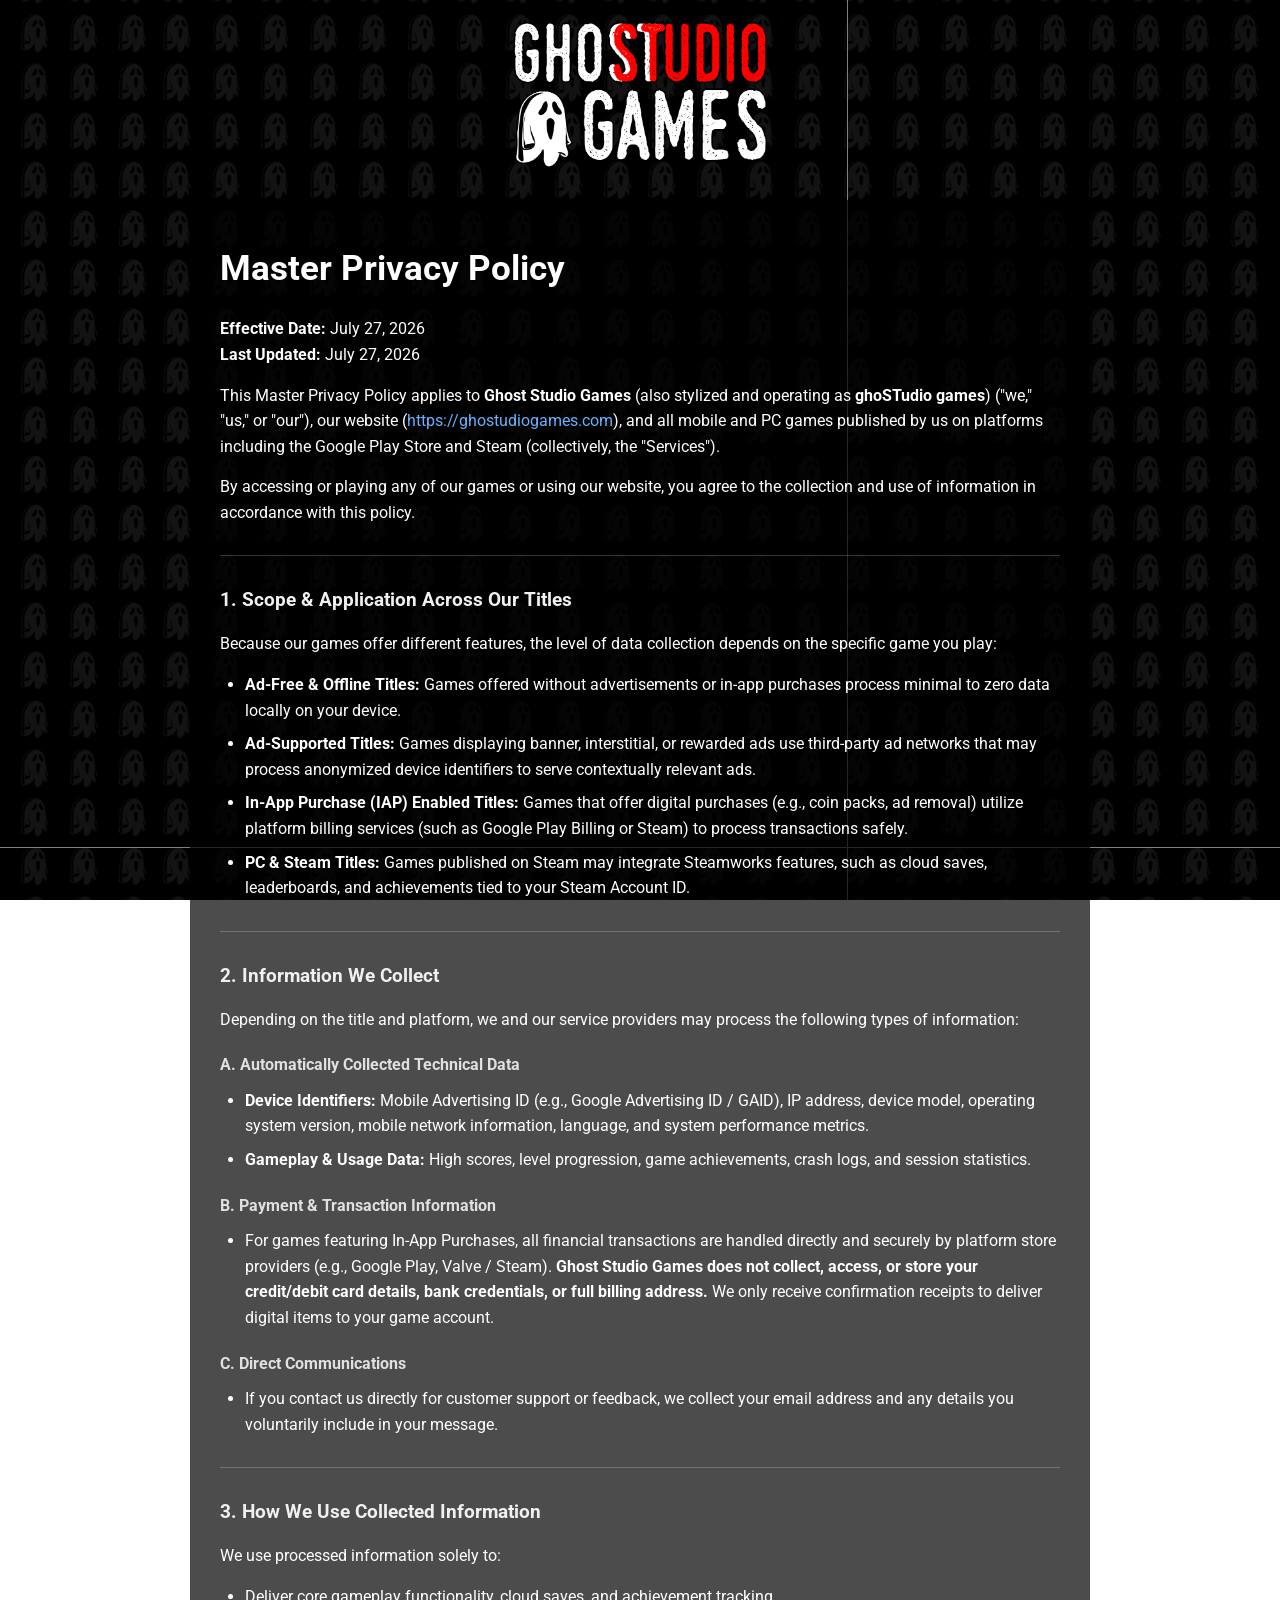
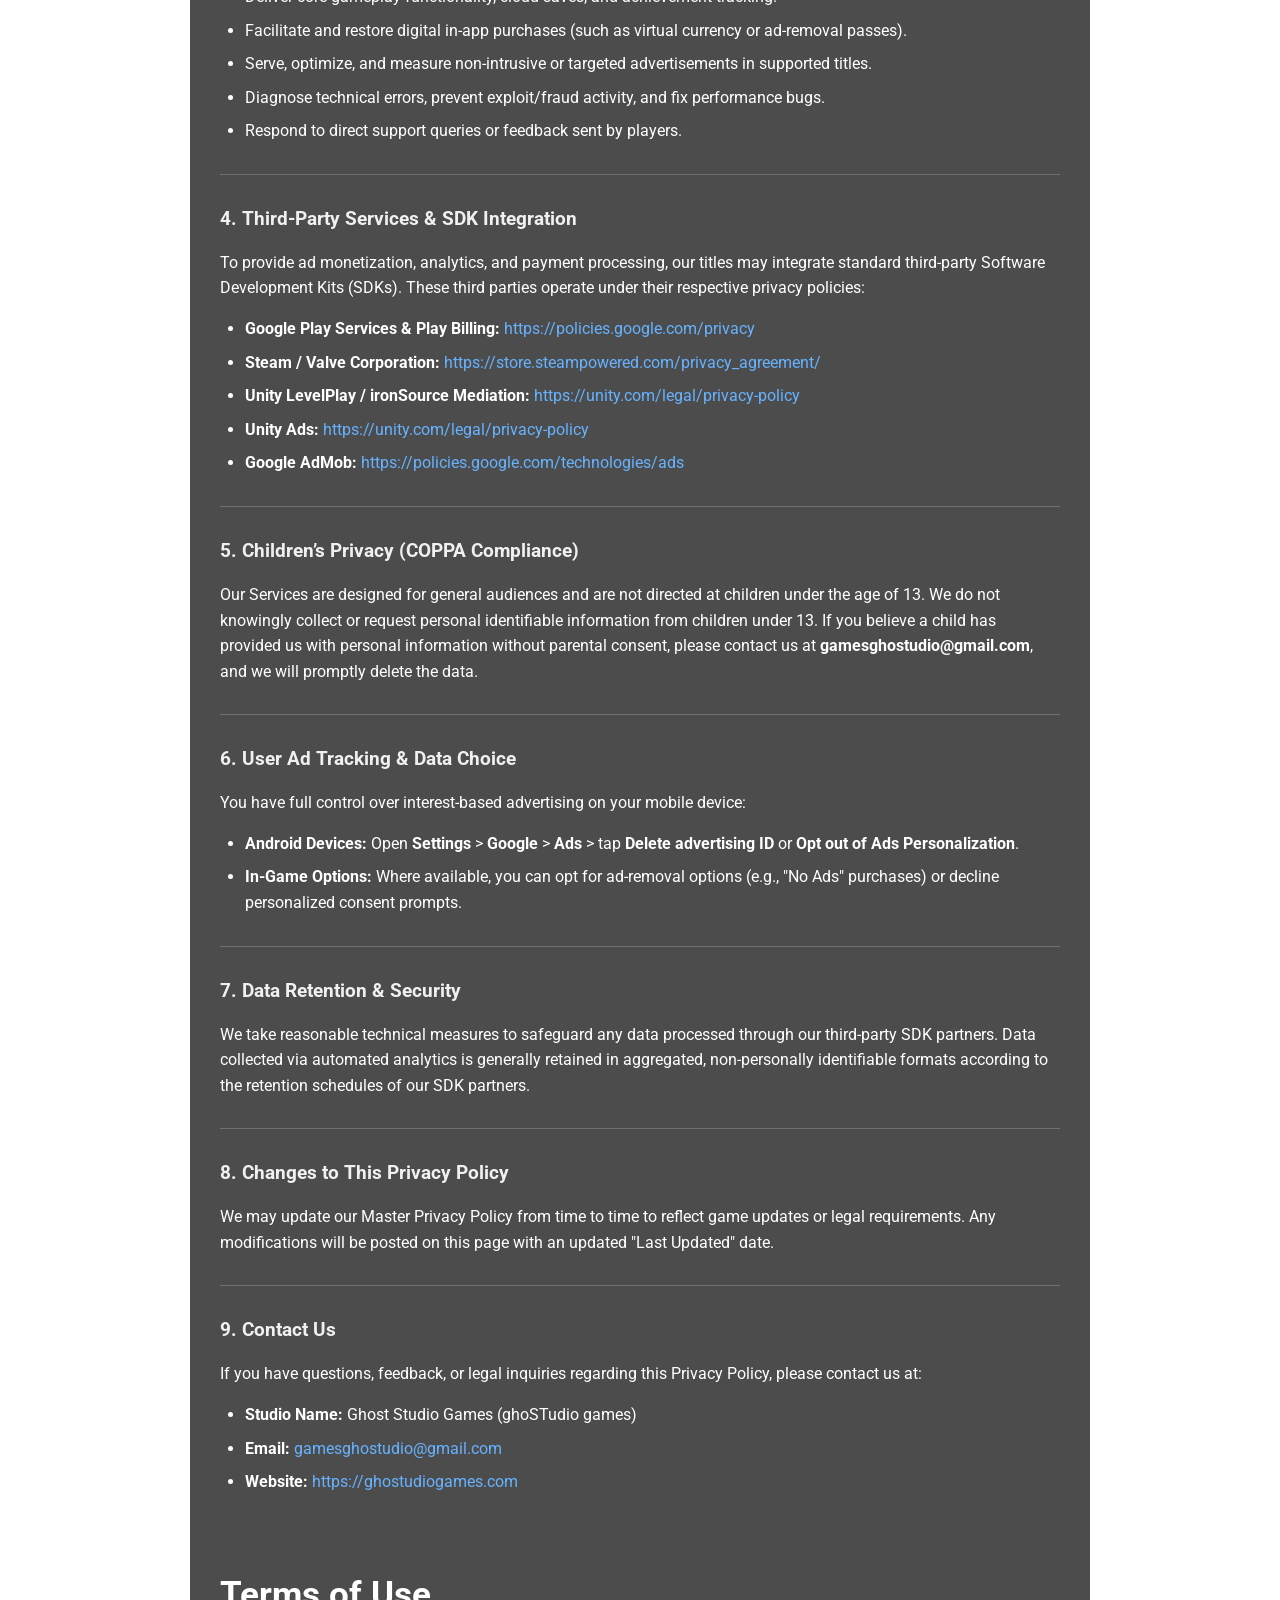
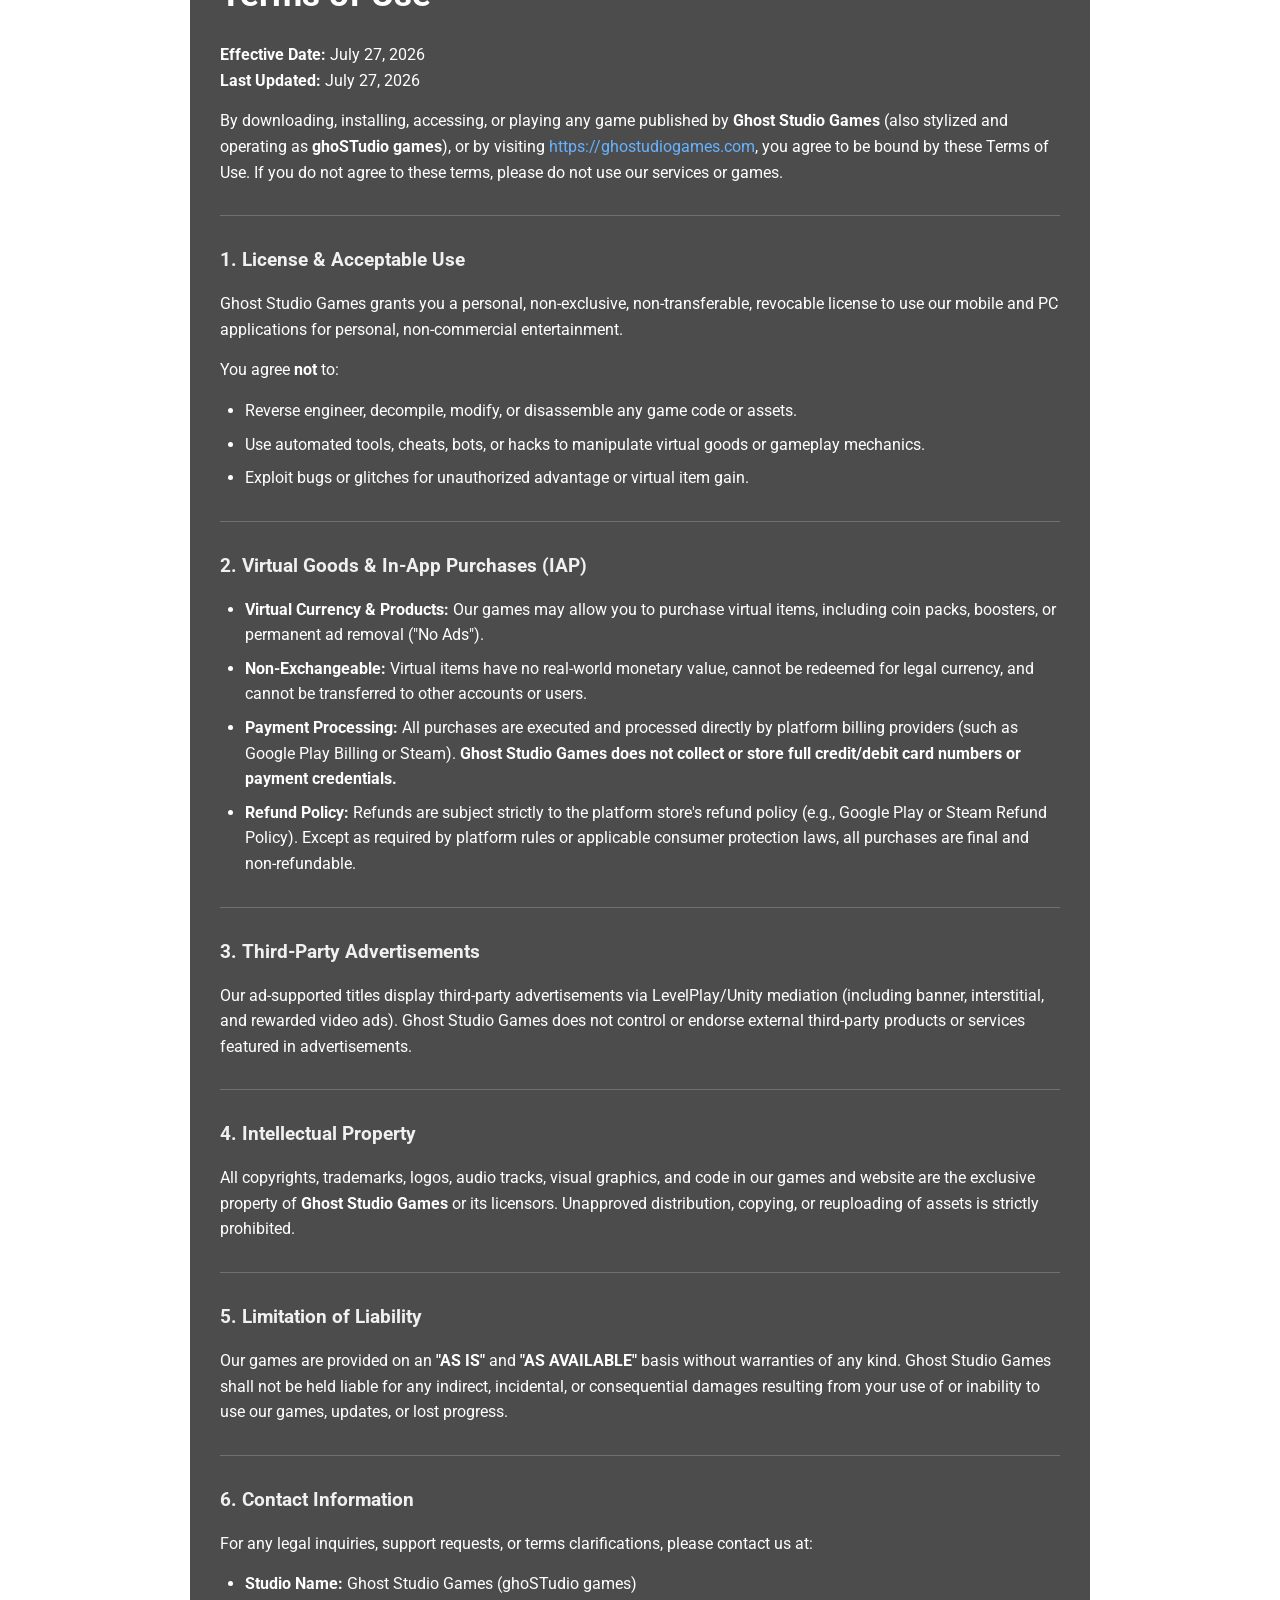
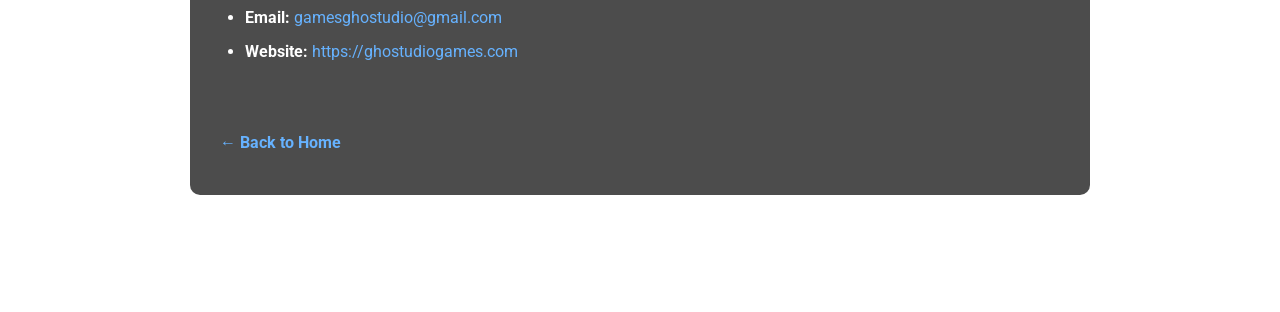
==== legal.html @ 7ef938cf "Added Terms of Use - Added Terms of Use - Changed file name - Other necessary changes" ====
<!DOCTYPE html>
<html lang="en">

<head>
<meta charset="UTF-8">
<meta name="viewport" content="width=device-width, initial-scale=1.0">

<title>Privacy Policy & Terms of Use | ghoSTudio games</title>
<meta name="description" content="Privacy Policy and Terms of Use for Ghost Studio Games (ghoSTudio games)">

<meta name="robots" content="noindex, follow">
<link rel="canonical" href="https://ghostudiogames.com/legal.html">

<link href="https://fonts.googleapis.com/css2?family=Roboto:wght@400;700&display=swap" rel="stylesheet">
<link rel="stylesheet" href="style.css">
<link rel="icon" type="image/png" href="./images/favicon.png">

</head>

<body>
<header>
<a href="index.html" class="logo-link">
    <img src="./images/logo.png" alt="ghoSTudio games Logo" class="header-logo">
</a>
</header>

<main>
    <div class="privacy-container">
        <h1 id="privacy-policy">Master Privacy Policy</h1>
        
        <p><strong>Effective Date:</strong> July 27, 2026<br>
        <strong>Last Updated:</strong> July 27, 2026</p>
        
        <p>This Master Privacy Policy applies to <strong>Ghost Studio Games</strong> (also stylized and operating as <strong>ghoSTudio games</strong>) ("we," "us," or "our"), our website (<a href="https://ghostudiogames.com" target="_blank">https://ghostudiogames.com</a>), and all mobile and PC games published by us on platforms including the Google Play Store and Steam (collectively, the "Services").</p>
        
        <p>By accessing or playing any of our games or using our website, you agree to the collection and use of information in accordance with this policy.</p>
        
        <hr>
        
        <h3>1. Scope & Application Across Our Titles</h3>
        <p>Because our games offer different features, the level of data collection depends on the specific game you play:</p>
        <ul>
            <li><strong>Ad-Free & Offline Titles:</strong> Games offered without advertisements or in-app purchases process minimal to zero data locally on your device.</li>
            <li><strong>Ad-Supported Titles:</strong> Games displaying banner, interstitial, or rewarded ads use third-party ad networks that may process anonymized device identifiers to serve contextually relevant ads.</li>
            <li><strong>In-App Purchase (IAP) Enabled Titles:</strong> Games that offer digital purchases (e.g., coin packs, ad removal) utilize platform billing services (such as Google Play Billing or Steam) to process transactions safely.</li>
            <li><strong>PC & Steam Titles:</strong> Games published on Steam may integrate Steamworks features, such as cloud saves, leaderboards, and achievements tied to your Steam Account ID.</li>
        </ul>
        
        <hr>
        
        <h3>2. Information We Collect</h3>
        <p>Depending on the title and platform, we and our service providers may process the following types of information:</p>
        
        <h4>A. Automatically Collected Technical Data</h4>
        <ul>
            <li><strong>Device Identifiers:</strong> Mobile Advertising ID (e.g., Google Advertising ID / GAID), IP address, device model, operating system version, mobile network information, language, and system performance metrics.</li>
            <li><strong>Gameplay & Usage Data:</strong> High scores, level progression, game achievements, crash logs, and session statistics.</li>
        </ul>
        
        <h4>B. Payment & Transaction Information</h4>
        <ul>
            <li>For games featuring In-App Purchases, all financial transactions are handled directly and securely by platform store providers (e.g., Google Play, Valve / Steam). <strong>Ghost Studio Games does not collect, access, or store your credit/debit card details, bank credentials, or full billing address.</strong> We only receive confirmation receipts to deliver digital items to your game account.</li>
        </ul>
        
        <h4>C. Direct Communications</h4>
        <ul>
            <li>If you contact us directly for customer support or feedback, we collect your email address and any details you voluntarily include in your message.</li>
        </ul>
        
        <hr>
        
        <h3>3. How We Use Collected Information</h3>
        <p>We use processed information solely to:</p>
        <ul>
            <li>Deliver core gameplay functionality, cloud saves, and achievement tracking.</li>
            <li>Facilitate and restore digital in-app purchases (such as virtual currency or ad-removal passes).</li>
            <li>Serve, optimize, and measure non-intrusive or targeted advertisements in supported titles.</li>
            <li>Diagnose technical errors, prevent exploit/fraud activity, and fix performance bugs.</li>
            <li>Respond to direct support queries or feedback sent by players.</li>
        </ul>
        
        <hr>
        
        <h3>4. Third-Party Services & SDK Integration</h3>
        <p>To provide ad monetization, analytics, and payment processing, our titles may integrate standard third-party Software Development Kits (SDKs). These third parties operate under their respective privacy policies:</p>
        <ul>
            <li><strong>Google Play Services & Play Billing:</strong> <a href="https://policies.google.com/privacy" target="_blank">https://policies.google.com/privacy</a></li>
            <li><strong>Steam / Valve Corporation:</strong> <a href="https://store.steampowered.com/privacy_agreement/" target="_blank">https://store.steampowered.com/privacy_agreement/</a></li>
            <li><strong>Unity LevelPlay / ironSource Mediation:</strong> <a href="https://unity.com/legal/privacy-policy" target="_blank">https://unity.com/legal/privacy-policy</a></li>
            <li><strong>Unity Ads:</strong> <a href="https://unity.com/legal/privacy-policy" target="_blank">https://unity.com/legal/privacy-policy</a></li>
            <li><strong>Google AdMob:</strong> <a href="https://policies.google.com/technologies/ads" target="_blank">https://policies.google.com/technologies/ads</a></li>
        </ul>
        
        <hr>
        
        <h3>5. Children’s Privacy (COPPA Compliance)</h3>
        <p>Our Services are designed for general audiences and are not directed at children under the age of 13. We do not knowingly collect or request personal identifiable information from children under 13. If you believe a child has provided us with personal information without parental consent, please contact us at <strong>gamesghostudio@gmail.com</strong>, and we will promptly delete the data.</p>
        
        <hr>
        
        <h3>6. User Ad Tracking & Data Choice</h3>
        <p>You have full control over interest-based advertising on your mobile device:</p>
        <ul>
            <li><strong>Android Devices:</strong> Open <strong>Settings</strong> > <strong>Google</strong> > <strong>Ads</strong> > tap <strong>Delete advertising ID</strong> or <strong>Opt out of Ads Personalization</strong>.</li>
            <li><strong>In-Game Options:</strong> Where available, you can opt for ad-removal options (e.g., "No Ads" purchases) or decline personalized consent prompts.</li>
        </ul>
        
        <hr>
        
        <h3>7. Data Retention & Security</h3>
        <p>We take reasonable technical measures to safeguard any data processed through our third-party SDK partners. Data collected via automated analytics is generally retained in aggregated, non-personally identifiable formats according to the retention schedules of our SDK partners.</p>
        
        <hr>
        
        <h3>8. Changes to This Privacy Policy</h3>
        <p>We may update our Master Privacy Policy from time to time to reflect game updates or legal requirements. Any modifications will be posted on this page with an updated "Last Updated" date.</p>
        
        <hr>
        
        <h3>9. Contact Us</h3>
        <p>If you have questions, feedback, or legal inquiries regarding this Privacy Policy, please contact us at:</p>
        <ul>
            <li><strong>Studio Name:</strong> Ghost Studio Games (ghoSTudio games)</li>
            <li><strong>Email:</strong> <a href="mailto:gamesghostudio@gmail.com">gamesghostudio@gmail.com</a></li>
            <li><strong>Website:</strong> <a href="https://ghostudiogames.com" target="_blank">https://ghostudiogames.com</a></li>
        </ul>
        
        <br><br>
        
        <h1 id="terms-of-use">Terms of Use</h1>
        
        <p><strong>Effective Date:</strong> July 27, 2026<br>
        <strong>Last Updated:</strong> July 27, 2026</p>
        
        <p>By downloading, installing, accessing, or playing any game published by <strong>Ghost Studio Games</strong> (also stylized and operating as <strong>ghoSTudio games</strong>), or by visiting <a href="https://ghostudiogames.com" target="_blank">https://ghostudiogames.com</a>, you agree to be bound by these Terms of Use. If you do not agree to these terms, please do not use our services or games.</p>
        
        <hr>
        
        <h3>1. License & Acceptable Use</h3>
        <p>Ghost Studio Games grants you a personal, non-exclusive, non-transferable, revocable license to use our mobile and PC applications for personal, non-commercial entertainment.</p>
        
        <p>You agree <strong>not</strong> to:</p>
        <ul>
            <li>Reverse engineer, decompile, modify, or disassemble any game code or assets.</li>
            <li>Use automated tools, cheats, bots, or hacks to manipulate virtual goods or gameplay mechanics.</li>
            <li>Exploit bugs or glitches for unauthorized advantage or virtual item gain.</li>
        </ul>
        
        <hr>
        
        <h3>2. Virtual Goods & In-App Purchases (IAP)</h3>
        <ul>
            <li><strong>Virtual Currency & Products:</strong> Our games may allow you to purchase virtual items, including coin packs, boosters, or permanent ad removal ("No Ads").</li>
            <li><strong>Non-Exchangeable:</strong> Virtual items have no real-world monetary value, cannot be redeemed for legal currency, and cannot be transferred to other accounts or users.</li>
            <li><strong>Payment Processing:</strong> All purchases are executed and processed directly by platform billing providers (such as Google Play Billing or Steam). <strong>Ghost Studio Games does not collect or store full credit/debit card numbers or payment credentials.</strong></li>
            <li><strong>Refund Policy:</strong> Refunds are subject strictly to the platform store's refund policy (e.g., Google Play or Steam Refund Policy). Except as required by platform rules or applicable consumer protection laws, all purchases are final and non-refundable.</li>
        </ul>
        
        <hr>
        
        <h3>3. Third-Party Advertisements</h3>
        <p>Our ad-supported titles display third-party advertisements via LevelPlay/Unity mediation (including banner, interstitial, and rewarded video ads). Ghost Studio Games does not control or endorse external third-party products or services featured in advertisements.</p>
        
        <hr>
        
        <h3>4. Intellectual Property</h3>
        <p>All copyrights, trademarks, logos, audio tracks, visual graphics, and code in our games and website are the exclusive property of <strong>Ghost Studio Games</strong> or its licensors. Unapproved distribution, copying, or reuploading of assets is strictly prohibited.</p>
        
        <hr>
        
        <h3>5. Limitation of Liability</h3>
        <p>Our games are provided on an <strong>"AS IS"</strong> and <strong>"AS AVAILABLE"</strong> basis without warranties of any kind. Ghost Studio Games shall not be held liable for any indirect, incidental, or consequential damages resulting from your use of or inability to use our games, updates, or lost progress.</p>
        
        <hr>
        
        <h3>6. Contact Information</h3>
        <p>For any legal inquiries, support requests, or terms clarifications, please contact us at:</p>
        <ul>
            <li><strong>Studio Name:</strong> Ghost Studio Games (ghoSTudio games)</li>
            <li><strong>Email:</strong> <a href="mailto:gamesghostudio@gmail.com">gamesghostudio@gmail.com</a></li>
            <li><strong>Website:</strong> <a href="https://ghostudiogames.com" target="_blank">https://ghostudiogames.com</a></li>
        </ul>
        
        <br>
        <a href="index.html" style="display:inline-block; margin-top:20px; font-weight:bold;">&larr; Back to Home</a>
    </div>
</main>

<footer>
    <p>&copy; ghoSTudio games. All rights reserved. | <a href="index.html">Home</a></p>
</footer>

<button id="back-to-top" title="Go to top">&uarr;</button>

<script src="https://cdnjs.cloudflare.com/ajax/libs/gsap/3.12.5/gsap.min.js"></script>
<script src="script.js"></script>

</body>
</html>
---- style.css ----
html {
    scroll-behavior: smooth;
}

* {
    margin: 0;
    padding: 0;
    box-sizing: border-box;
    font-family: 'Roboto', sans-serif;
}

body {
    background-color: transparent;
    color: white;
    text-align: center;
    overflow-x: hidden;
    min-height: 100vh;
    display: flex;
    flex-direction: column;
}

body::before {
    content: "";
    position: fixed;
    top: 0;
    left: 0;
    width: 100%;
    height: 100%;
    background-image: url('./images/background.png');
    background-size: cover;
    background-position: center;
    background-attachment: fixed;
    z-index: -2;
}

body::after {
    content: "";
    position: fixed;
    top: 0;
    left: 0;
    width: 100%;
    height: 100%;
    background-color: rgba(0, 0, 0, 0.5);
    z-index: -1;
}

header, nav, main, footer {
    position: relative;
    z-index: 1;
}

header {
    padding: 20px 0;
    display: flex;
    flex-direction: column;
    align-items: center;
}

.logo-link {
    display: inline-block;
    margin-bottom: 10px;
}

.header-logo {
    height: 150px;
    width: auto;
    display: block;
}

nav {
    margin: 20px 0;
}

nav ul {
    list-style: none;
    padding: 15px 30px;
    margin: 0;
    display: inline-block;
    border-top: 1px solid rgba(255, 255, 255, 0.3);
    border-bottom: 1px solid rgba(255, 255, 255, 0.3);
}

nav ul li {
    display: inline-block;
    margin: 0 15px;
}

nav ul li a {
    text-decoration: none;
    color: white;
    font-weight: 700;
    padding: 5px 0;
    border-bottom: 2px solid transparent;
    transition: border-color 0.3s;
}

nav ul li a:hover,
nav ul li a.active {
    border-bottom-color: white;
}

main {
    flex-grow: 1;
    display: flex;
    flex-direction: column;
    align-items: center;
    justify-content: flex-start;
    padding: 0 20px;
}

main.content-loading .slider,
main.content-loading .page-description {
    opacity: 0;
}

.slider-container {
    position: relative;
    display: flex;
    justify-content: center;
    align-items: center;
    margin: 0;
    width: 100%;
    max-width: 1000px;
    min-height: 350px;
    visibility: visible;
    transition: visibility 0.1s;
}

.slider {
    display: flex;
    justify-content: center;
    align-items: center;
    transition: opacity 0.3s ease-in-out;
}

.slider .card {
    position: relative;
    margin: 0 10px;
    flex-shrink: 0;
    transform: scale(0.8);
    cursor: pointer;
}

.slider .card img {
    width: 200px;
    height: 290px;
    object-fit: cover;
    display: block;
    user-select: none;
}

.slider .card.active {
    cursor: default;
}

.page-description {
    font-size: 1.2rem;
    margin: 20px 0 0 0;
    max-width: 800px;
    line-height: 1.6;
    min-height: 50px;
    transition: opacity 0.3s ease-in-out;
}

.card-button {
    display: inline-block;
    background-color: #eee;
    color: #1c1c1c;
    padding: 12px 24px;
    border-radius: 5px;
    text-decoration: none;
    font-weight: bold;
    transition: transform 0.3s ease, opacity 0.3s ease, visibility 0.3s ease, background-color 0.3s;
    position: absolute;
    top: 50%;
    left: 50%;
    transform: translate(-50%, -50%);
    z-index: 10;
    opacity: 0;
    visibility: hidden;
}

.slider .card.active .card-button {
    opacity: 1;
    visibility: visible;
}

.card-button:hover:not(.disabled) {
    transform: translate(-50%, -50%) scale(1.05);
}

.card-button.disabled {
    background-color: #888;
    color: #ccc;
    cursor: not-allowed;
    pointer-events: none;
}

footer {
    padding: 30px 0;
    margin-top: auto;
}

footer p {
    color: rgba(255, 255, 255, 0.6);
    font-size: 0.9rem;
    margin: 0;
}

footer a {
    color: rgba(255, 255, 255, 0.6);
    text-decoration: none;
    transition: color 0.3s;
}

footer a:hover {
    color: white;
}

.privacy-container {
    max-width: 900px;
    margin: 0 auto;
    padding: 40px 30px;
    text-align: left;
    background-color: rgba(0, 0, 0, 0.7);
    border-radius: 10px;
    margin-bottom: 40px;
    line-height: 1.6;
}

.privacy-container h1 {
    margin-top: 0;
    margin-bottom: 20px;
    font-size: 2.2rem;
}

.privacy-container h3 {
    margin-top: 30px;
    margin-bottom: 15px;
    color: #f0f0f0;
}

.privacy-container h4 {
    margin-top: 20px;
    margin-bottom: 10px;
    color: #e0e0e0;
}

.privacy-container p {
    margin-bottom: 15px;
}

.privacy-container ul {
    margin-bottom: 20px;
    padding-left: 25px;
}

.privacy-container li {
    margin-bottom: 8px;
}

.privacy-container a {
    color: #66b2ff;
    text-decoration: none;
}

.privacy-container a:hover {
    text-decoration: underline;
}

.privacy-container hr {
    border: none;
    border-top: 1px solid rgba(255, 255, 255, 0.2);
    margin: 30px 0;
}

#back-to-top {
    position: fixed;
    bottom: 30px;
    right: 30px;
    z-index: 9999;
    font-size: 1.5rem;
    width: 50px;
    height: 50px;
    border: 2px solid white;
    background-color: #1c1c1c;
    color: white;
    cursor: pointer;
    border-radius: 50%;
    display: flex;
    justify-content: center;
    align-items: center;
    transition: opacity 0.3s, visibility 0.3s, transform 0.3s, background-color 0.3s;
    opacity: 0;
    visibility: hidden;
}

#back-to-top.show {
    opacity: 1;
    visibility: visible;
}

#back-to-top:hover {
    background-color: white;
    color: #1c1c1c;
    transform: translateY(-5px);
}

@media (max-width: 768px) {
    .slider-container {
        justify-content: flex-start;
        overflow-x: auto;
        -webkit-overflow-scrolling: touch;
        scrollbar-width: none;
    }
    .slider-container::-webkit-scrollbar {
        display: none;
    }
    .slider {
        justify-content: flex-start;
        padding: 0 20px;
    }
    .slider .card img {
        width: 180px;
        height: 260px;
    }
    .page-description {
        font-size: 1.1rem;
        max-width: 600px;
    }
    .header-logo {
        height: 125px;
    }
    .privacy-container {
        padding: 30px 20px;
    }
    #back-to-top {
        bottom: 20px;
        right: 20px;
    }
}

@media (max-width: 480px) {
    nav ul {
        padding: 15px 10px;
    }
    nav ul li {
        display: block;
        margin: 10px 0;
    }
    .slider .card img {
        width: 200px;
        height: 290px;
    }
    .page-description {
        font-size: 1rem;
    }
    .header-logo {
        height: 100px;
    }
    .privacy-container h1 {
        font-size: 1.8rem;
    }
}
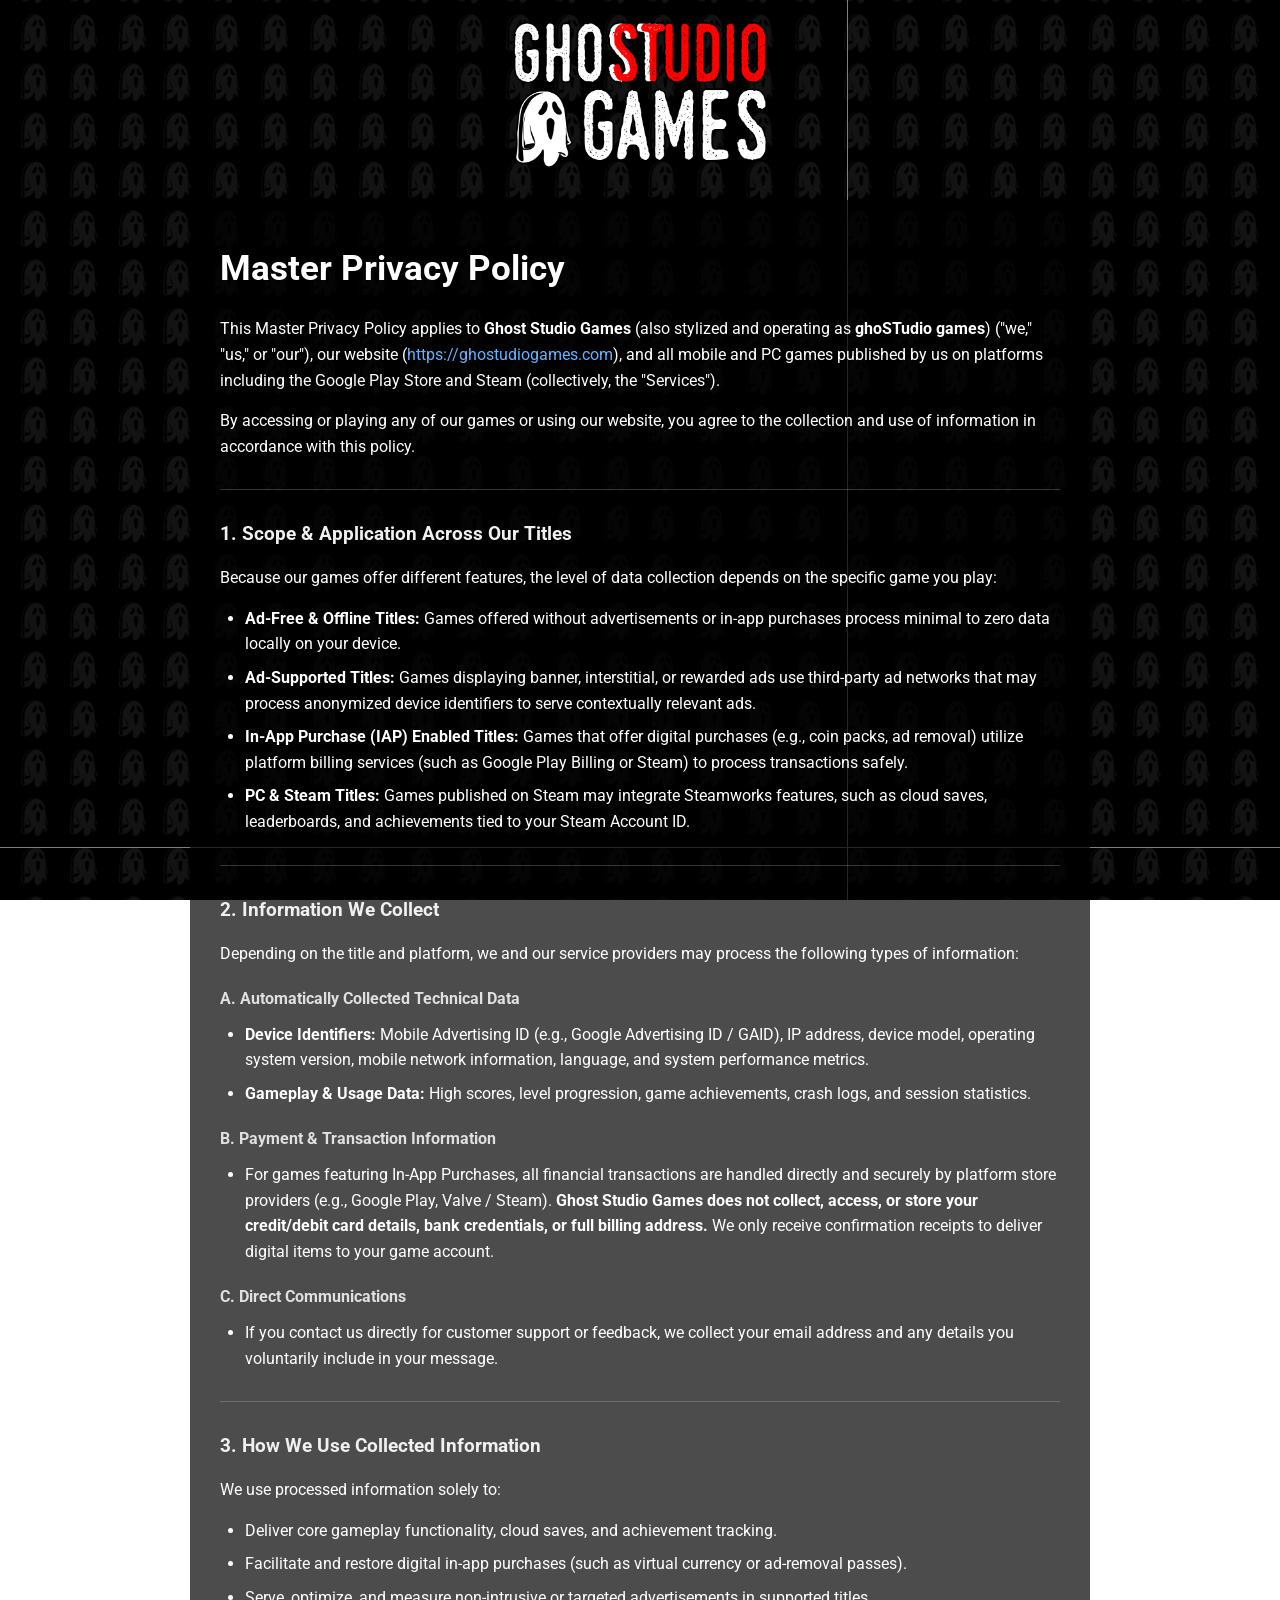
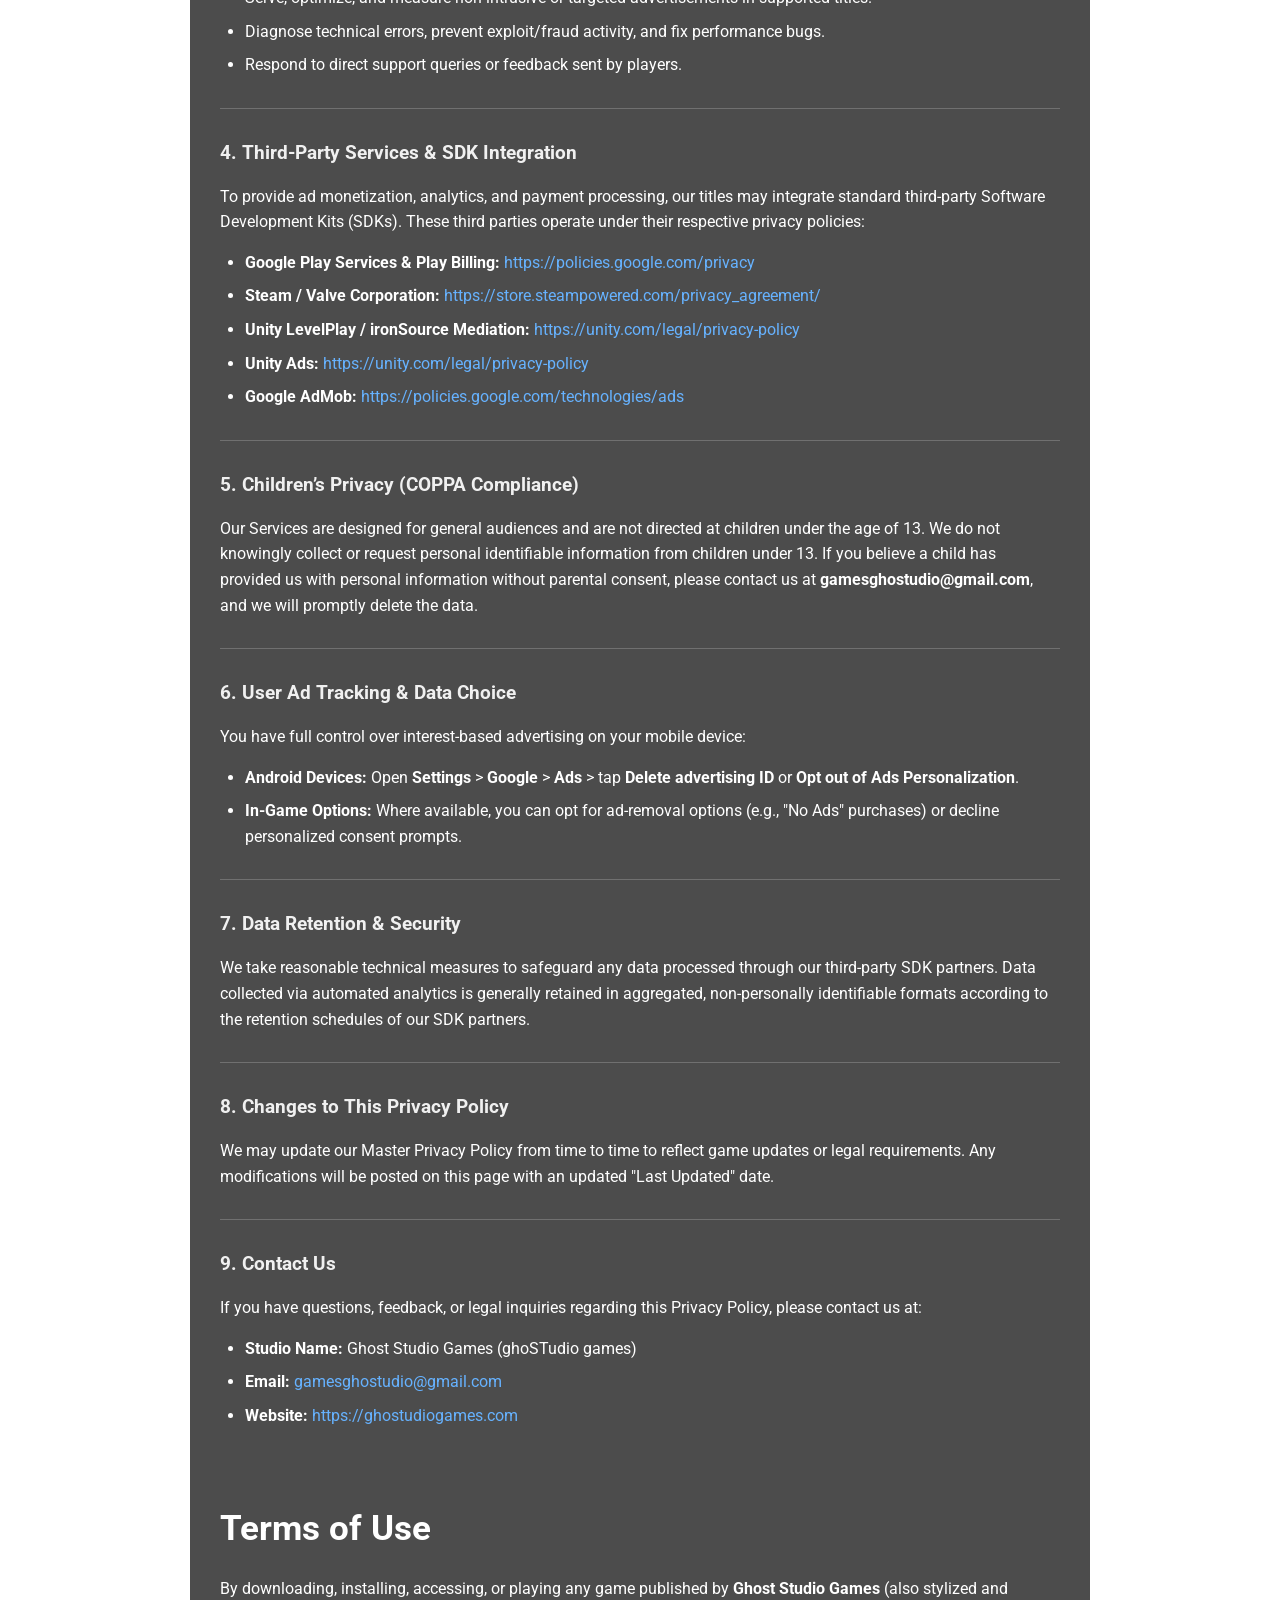
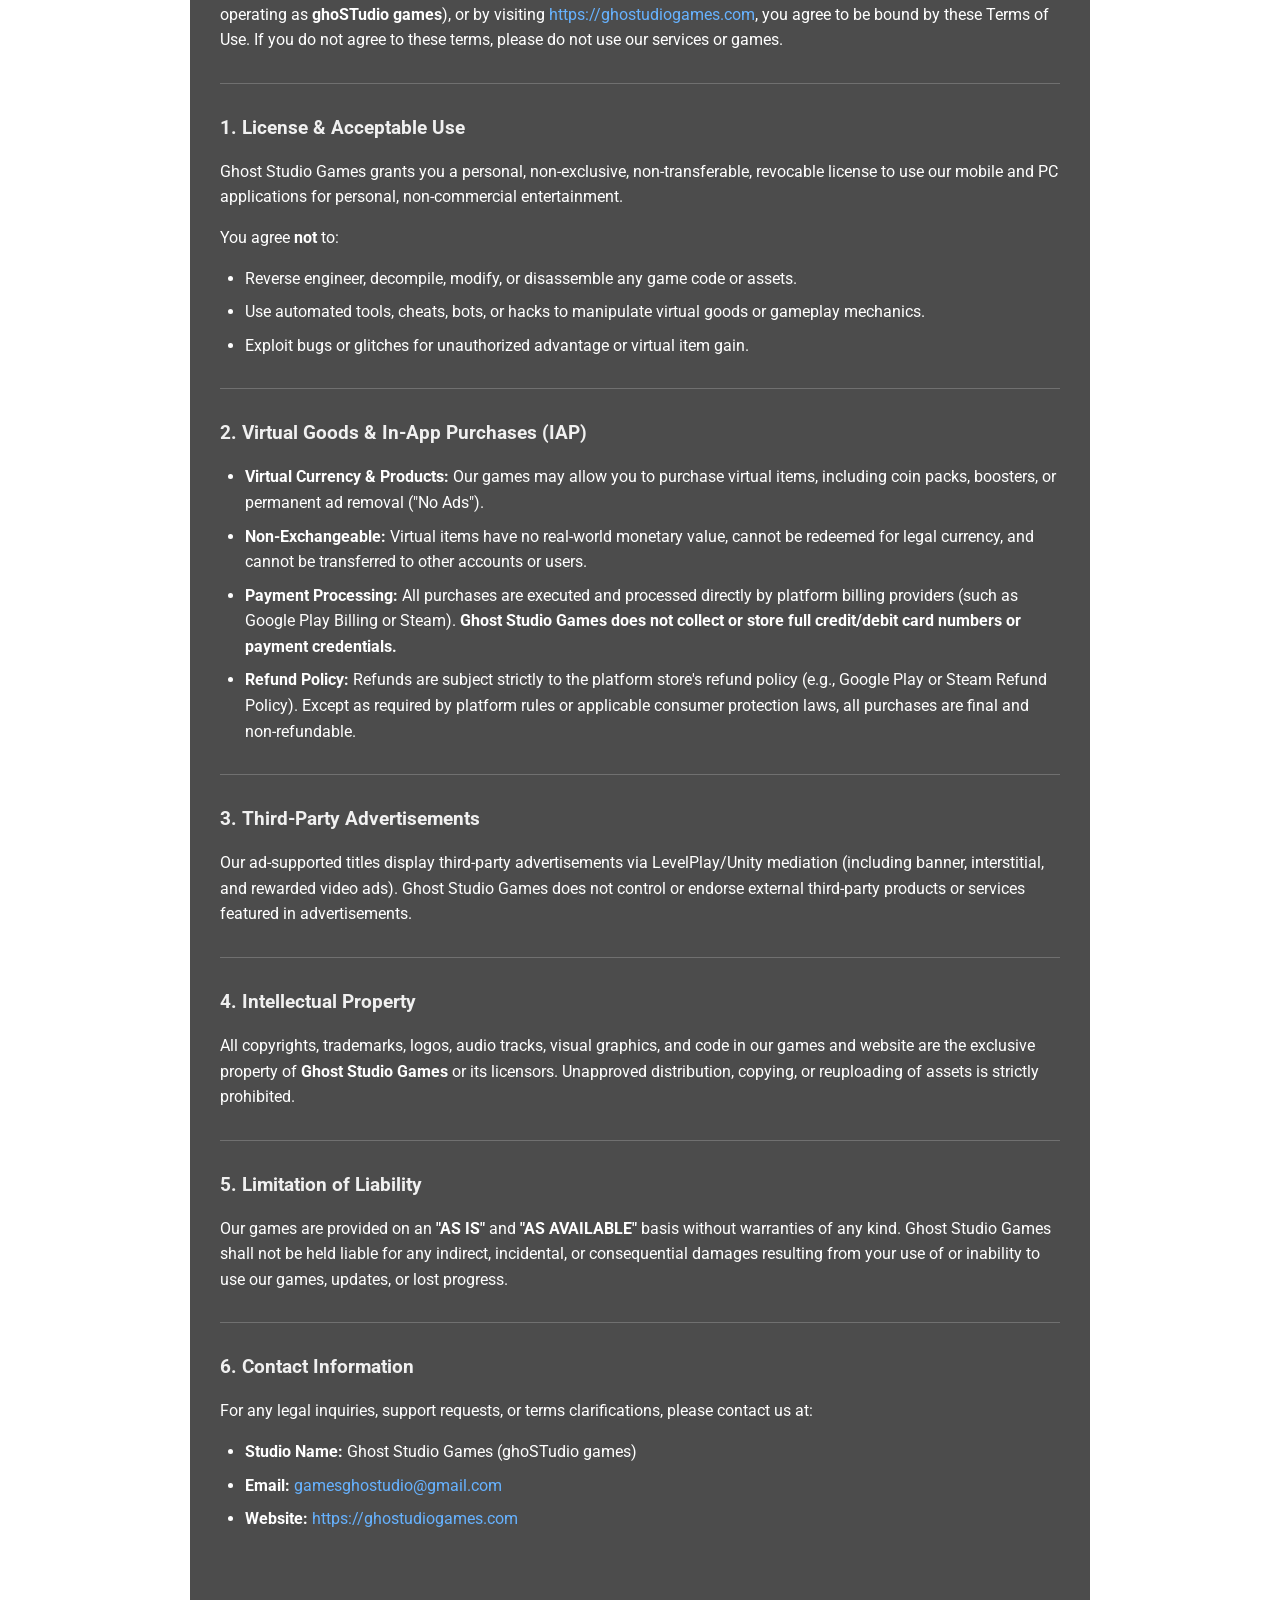
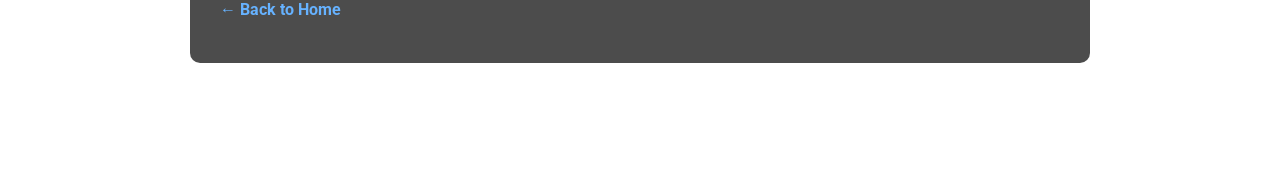
==== commit f236abac: "Removed dates - Removed Effective and Last Updated dates" ====
--- a/legal.html
+++ b/legal.html
@@ -27,9 +27,6 @@
 <main>
     <div class="privacy-container">
         <h1 id="privacy-policy">Master Privacy Policy</h1>
-        
-        <p><strong>Effective Date:</strong> July 27, 2026<br>
-        <strong>Last Updated:</strong> July 27, 2026</p>
         
         <p>This Master Privacy Policy applies to <strong>Ghost Studio Games</strong> (also stylized and operating as <strong>ghoSTudio games</strong>) ("we," "us," or "our"), our website (<a href="https://ghostudiogames.com" target="_blank">https://ghostudiogames.com</a>), and all mobile and PC games published by us on platforms including the Google Play Store and Steam (collectively, the "Services").</p>
         
@@ -129,9 +126,6 @@
         
         <h1 id="terms-of-use">Terms of Use</h1>
         
-        <p><strong>Effective Date:</strong> July 27, 2026<br>
-        <strong>Last Updated:</strong> July 27, 2026</p>
-        
         <p>By downloading, installing, accessing, or playing any game published by <strong>Ghost Studio Games</strong> (also stylized and operating as <strong>ghoSTudio games</strong>), or by visiting <a href="https://ghostudiogames.com" target="_blank">https://ghostudiogames.com</a>, you agree to be bound by these Terms of Use. If you do not agree to these terms, please do not use our services or games.</p>
         
         <hr>
